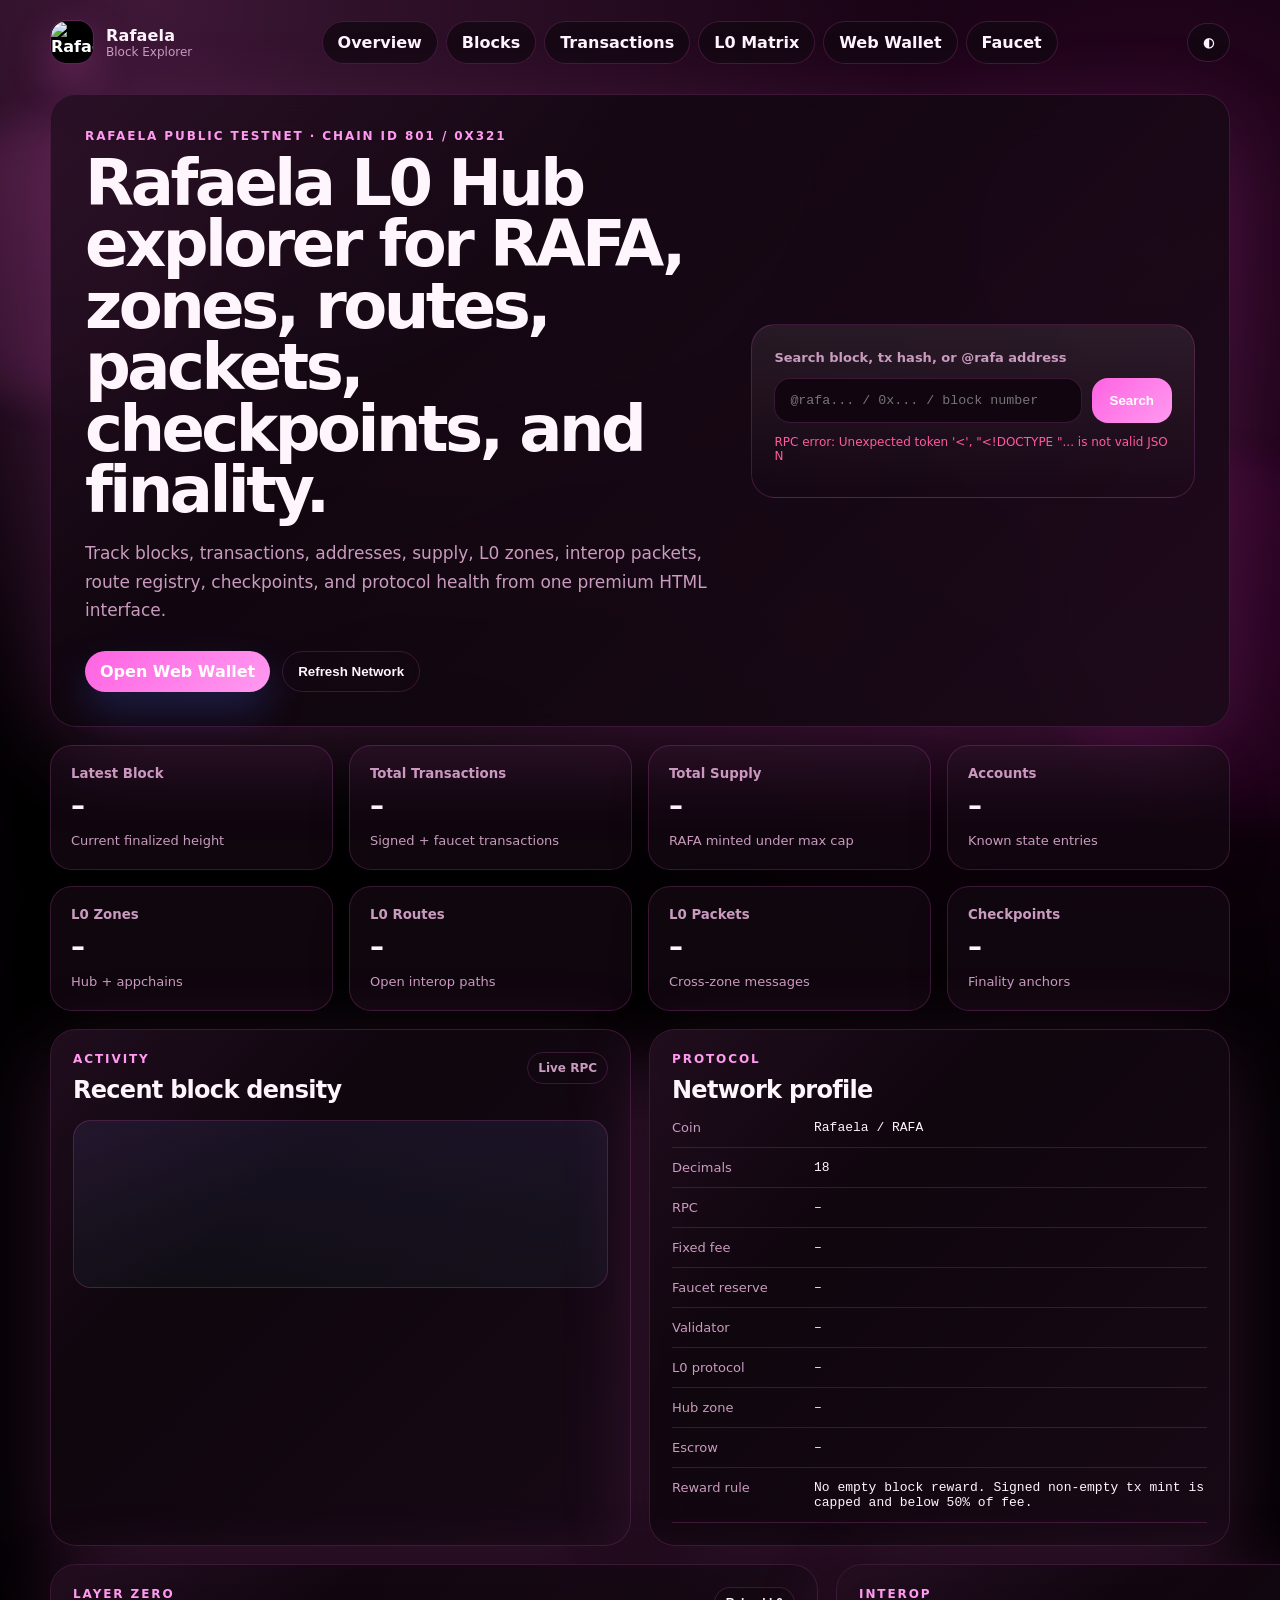
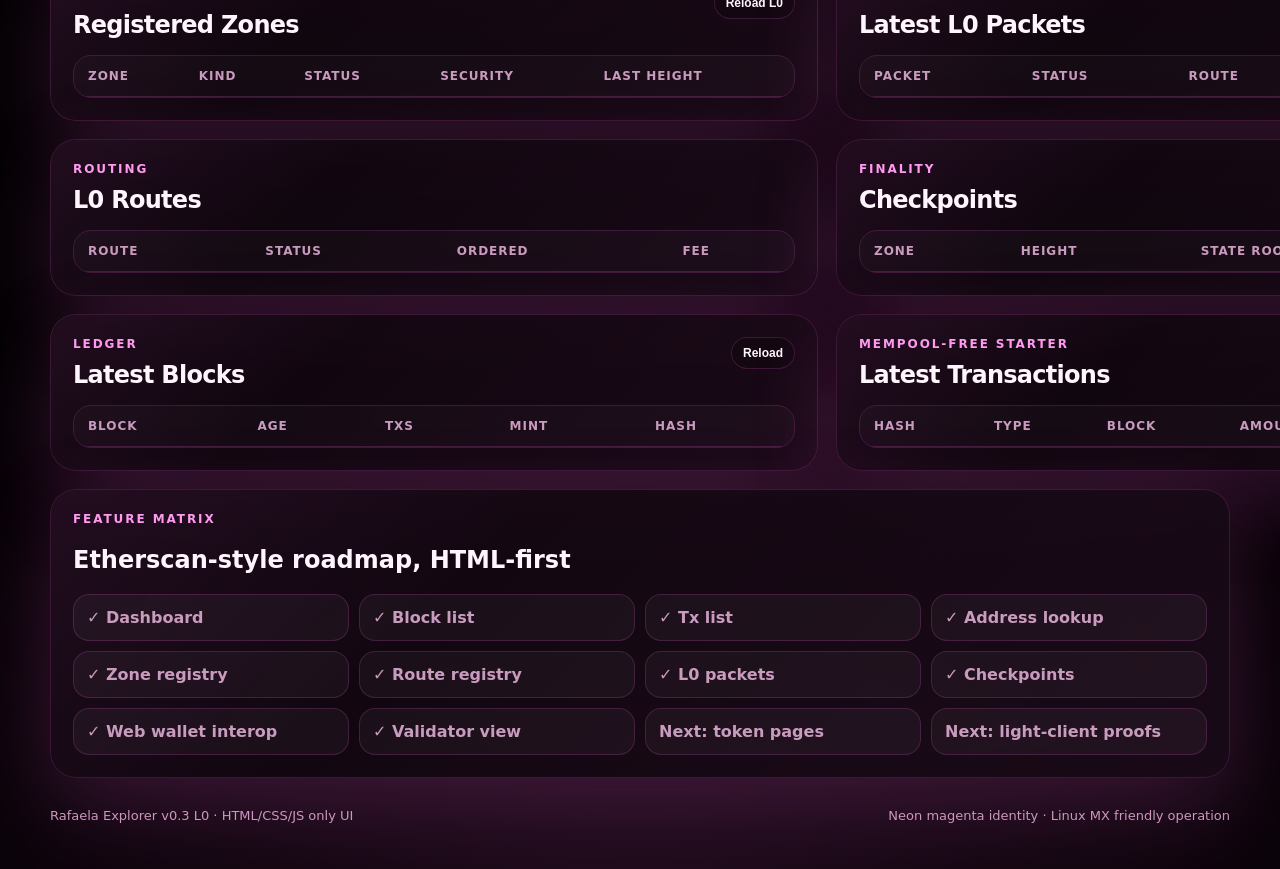
==== ex/index.html @ 1814a821 "Add files via upload" ====
<!doctype html>
<html lang="en" data-theme="dark">
<head>
  <meta charset="utf-8">
  <meta name="viewport" content="width=device-width, initial-scale=1">
  <meta name="color-scheme" content="dark light">
  <meta name="referrer" content="no-referrer">
  <title>Rafaela Explorer</title>
  <link rel="stylesheet" href="./style.css">
</head>
<body>
  <div class="orb orb-a"></div>
  <div class="orb orb-b"></div>
  <header class="shell nav">
    <a class="brand" href="./" aria-label="Rafaela Explorer Home">
      <span class="mark logo-mark"><img src="../assets/rafaela-logo.png" alt="Rafaela"></span>
      <span><strong>Rafaela</strong><small>Block Explorer</small></span>
    </a>
    <nav class="navlinks" aria-label="Primary navigation">
      <a href="#overview">Overview</a>
      <a href="#blocks">Blocks</a>
      <a href="#transactions">Transactions</a>
      <a href="#l0">L0 Matrix</a>
      <a href="../wallet/">Web Wallet</a>
      <a href="../faucet/">Faucet</a>
    </nav>
    <button id="themeToggle" class="ghost" type="button" aria-label="Toggle theme">◐</button>
  </header>

  <main class="shell">
    <section class="hero panel" id="overview">
      <div class="hero-copy">
        <p class="eyebrow">Rafaela Public Testnet · Chain ID 801 / 0x321</p>
        <h1>Rafaela L0 Hub explorer for RAFA, zones, routes, packets, checkpoints, and finality.</h1>
        <p class="lead">Track blocks, transactions, addresses, supply, L0 zones, interop packets, route registry, checkpoints, and protocol health from one premium HTML interface.</p>
        <div class="hero-actions">
          <a class="primary" href="../wallet/">Open Web Wallet</a>
          <button id="refreshAll" class="secondary" type="button">Refresh Network</button>
        </div>
      </div>
      <form id="searchForm" class="search-card" autocomplete="off">
        <label for="searchInput">Search block, tx hash, or @rafa address</label>
        <div class="search-line">
          <input id="searchInput" placeholder="@rafa... / 0x... / block number" spellcheck="false">
          <button type="submit">Search</button>
        </div>
        <p id="status" class="status">RPC target: auto</p>
      </form>
    </section>

    <section class="grid cards" aria-label="Network statistics">
      <article class="card"><small>Latest Block</small><strong id="statHeight">–</strong><span>Current finalized height</span></article>
      <article class="card"><small>Total Transactions</small><strong id="statTx">–</strong><span>Signed + faucet transactions</span></article>
      <article class="card"><small>Total Supply</small><strong id="statSupply">–</strong><span>RAFA minted under max cap</span></article>
      <article class="card"><small>Accounts</small><strong id="statAccounts">–</strong><span>Known state entries</span></article>
      <article class="card"><small>L0 Zones</small><strong id="statZones">–</strong><span>Hub + appchains</span></article>
      <article class="card"><small>L0 Routes</small><strong id="statRoutes">–</strong><span>Open interop paths</span></article>
      <article class="card"><small>L0 Packets</small><strong id="statPackets">–</strong><span>Cross-zone messages</span></article>
      <article class="card"><small>Checkpoints</small><strong id="statCheckpoints">–</strong><span>Finality anchors</span></article>
    </section>

    <section class="layout-two">
      <article class="panel chart-panel">
        <div class="section-head">
          <div><p class="eyebrow">Activity</p><h2>Recent block density</h2></div>
          <span id="chartNote" class="pill">Live RPC</span>
        </div>
        <canvas id="blockChart" width="900" height="280" aria-label="Recent block transaction count chart"></canvas>
      </article>
      <article class="panel chain-card">
        <div class="section-head"><div><p class="eyebrow">Protocol</p><h2>Network profile</h2></div></div>
        <dl class="facts">
          <div><dt>Coin</dt><dd>Rafaela / RAFA</dd></div>
          <div><dt>Decimals</dt><dd>18</dd></div>
          <div><dt>RPC</dt><dd id="rpcLabel">–</dd></div>
          <div><dt>Fixed fee</dt><dd id="fixedFee">–</dd></div>
          <div><dt>Faucet reserve</dt><dd id="faucetBalance">–</dd></div>
          <div><dt>Validator</dt><dd id="validatorAddr">–</dd></div>
          <div><dt>L0 protocol</dt><dd id="l0Protocol">–</dd></div>
          <div><dt>Hub zone</dt><dd id="l0Hub">–</dd></div>
          <div><dt>Escrow</dt><dd id="l0Escrow">–</dd></div>
          <div><dt>Reward rule</dt><dd>No empty block reward. Signed non-empty tx mint is capped and below 50% of fee.</dd></div>
        </dl>
      </article>
    </section>

    <section class="layout-two" id="l0">
      <article class="panel table-panel">
        <div class="section-head">
          <div><p class="eyebrow">Layer Zero</p><h2>Registered Zones</h2></div>
          <button class="ghost small" id="reloadL0" type="button">Reload L0</button>
        </div>
        <div class="table-wrap"><table><thead><tr><th>Zone</th><th>Kind</th><th>Status</th><th>Security</th><th>Last Height</th></tr></thead><tbody id="zonesBody"></tbody></table></div>
      </article>
      <article class="panel table-panel">
        <div class="section-head">
          <div><p class="eyebrow">Interop</p><h2>Latest L0 Packets</h2></div>
          <span class="pill">Signed packets</span>
        </div>
        <div class="table-wrap"><table><thead><tr><th>Packet</th><th>Status</th><th>Route</th><th>Amount</th><th>Tx</th></tr></thead><tbody id="packetsBody"></tbody></table></div>
      </article>
    </section>

    <section class="layout-two">
      <article class="panel table-panel">
        <div class="section-head"><div><p class="eyebrow">Routing</p><h2>L0 Routes</h2></div></div>
        <div class="table-wrap"><table><thead><tr><th>Route</th><th>Status</th><th>Ordered</th><th>Fee</th></tr></thead><tbody id="routesBody"></tbody></table></div>
      </article>
      <article class="panel table-panel">
        <div class="section-head"><div><p class="eyebrow">Finality</p><h2>Checkpoints</h2></div></div>
        <div class="table-wrap"><table><thead><tr><th>Zone</th><th>Height</th><th>State Root</th><th>Time</th></tr></thead><tbody id="checkpointsBody"></tbody></table></div>
      </article>
    </section>

    <section class="layout-two" id="blocks">
      <article class="panel table-panel">
        <div class="section-head">
          <div><p class="eyebrow">Ledger</p><h2>Latest Blocks</h2></div>
          <button class="ghost small" id="reloadBlocks" type="button">Reload</button>
        </div>
        <div class="table-wrap"><table><thead><tr><th>Block</th><th>Age</th><th>Txs</th><th>Mint</th><th>Hash</th></tr></thead><tbody id="blocksBody"></tbody></table></div>
      </article>
      <article class="panel table-panel" id="transactions">
        <div class="section-head">
          <div><p class="eyebrow">Mempool-free starter</p><h2>Latest Transactions</h2></div>
          <button class="ghost small" id="reloadTxs" type="button">Reload</button>
        </div>
        <div class="table-wrap"><table><thead><tr><th>Hash</th><th>Type</th><th>Block</th><th>Amount</th><th>From → To</th></tr></thead><tbody id="txBody"></tbody></table></div>
      </article>
    </section>

    <section class="panel detail-panel" id="detailPanel" hidden>
      <div class="section-head">
        <div><p class="eyebrow">Inspector</p><h2 id="detailTitle">Result</h2></div>
        <button class="ghost small" id="closeDetail" type="button">Close</button>
      </div>
      <pre id="detailBox"></pre>
    </section>

    <section class="panel roadmap">
      <p class="eyebrow">Feature matrix</p>
      <h2>Etherscan-style roadmap, HTML-first</h2>
      <div class="feature-grid">
        <span>✓ Dashboard</span><span>✓ Block list</span><span>✓ Tx list</span><span>✓ Address lookup</span>
        <span>✓ Zone registry</span><span>✓ Route registry</span><span>✓ L0 packets</span><span>✓ Checkpoints</span>
        <span>✓ Web wallet interop</span><span>✓ Validator view</span><span>Next: token pages</span><span>Next: light-client proofs</span>
      </div>
    </section>
  </main>

  <footer class="shell footer">
    <span>Rafaela Explorer v0.3 L0 · HTML/CSS/JS only UI</span>
    <span>Neon magenta identity · Linux MX friendly operation</span>
  </footer>
  <script src="./app.js"></script>
</body>
</html>
---- ex/style.css ----
:root{--bg:#fff7fd;--panel:rgba(255,255,255,.86);--panel-strong:#fff;--text:#1b0d18;--muted:#7a6074;--line:rgba(70,10,56,.13);--brand:#ff63e2;--brand2:#b41894;--danger:#d9367e;--shadow:0 24px 70px rgba(255,99,226,.16);--radius:26px;--mono:"SFMono-Regular","Cascadia Code","Roboto Mono",monospace;--font:Inter,ui-sans-serif,system-ui,-apple-system,BlinkMacSystemFont,"Segoe UI",sans-serif}html[data-theme=dark]{--bg:#020002;--panel:rgba(19,8,18,.82);--panel-strong:#11050f;--text:#fff5fd;--muted:#c99bbe;--line:rgba(255,99,226,.18);--brand:#ff63e2;--brand2:#ff9af0;--danger:#ff5b9c;--shadow:0 26px 90px rgba(255,99,226,.18)}*{box-sizing:border-box}body{margin:0;background:radial-gradient(circle at 12% 0%,rgba(255,99,226,.24),transparent 28%),radial-gradient(circle at 90% 10%,rgba(180,24,148,.22),transparent 34%),radial-gradient(circle at 50% 105%,rgba(255,99,226,.12),transparent 34%),var(--bg);color:var(--text);font-family:var(--font);min-height:100vh;overflow-x:hidden}a{color:inherit;text-decoration:none}.shell{width:min(1180px,calc(100% - 32px));margin-inline:auto}.orb{position:fixed;z-index:-1;border-radius:999px;filter:blur(20px);opacity:.48}.orb-a{width:280px;height:280px;left:-90px;top:120px;background:rgba(255,99,226,.24)}.orb-b{width:360px;height:360px;right:-130px;bottom:80px;background:rgba(180,24,148,.20)}.nav{display:flex;align-items:center;justify-content:space-between;gap:18px;padding:20px 0}.brand{display:flex;align-items:center;gap:12px}.brand strong{display:block;letter-spacing:.02em}.brand small{display:block;color:var(--muted);font-size:12px}.mark{display:grid;place-items:center;width:44px;height:44px;border-radius:16px;background:#000;color:white;font-weight:900;box-shadow:0 18px 44px rgba(255,99,226,.28);overflow:hidden;border:1px solid rgba(255,99,226,.36)}.navlinks{display:flex;gap:8px;align-items:center}.navlinks a,.ghost,.primary,.secondary{border:1px solid var(--line);background:var(--panel);color:var(--text);border-radius:999px;padding:11px 15px;font-weight:700;cursor:pointer;backdrop-filter:blur(18px)}.navlinks a:hover,.ghost:hover,.secondary:hover{border-color:rgba(125,140,255,.5)}.primary{background:linear-gradient(135deg,var(--brand),var(--brand2));color:white;border:0;box-shadow:0 18px 38px rgba(80,104,255,.24)}.secondary{background:transparent}.small{padding:8px 11px;font-size:12px}.panel{background:var(--panel);border:1px solid var(--line);box-shadow:var(--shadow);border-radius:var(--radius);backdrop-filter:blur(22px)}.hero{display:grid;grid-template-columns:1.18fr .82fr;gap:28px;align-items:center;padding:34px;margin-top:10px}.eyebrow{margin:0 0 10px;color:var(--brand2);font-size:12px;font-weight:900;text-transform:uppercase;letter-spacing:.16em}.hero h1{font-size:clamp(34px,6vw,64px);line-height:.96;margin:0;letter-spacing:-.055em}.lead{font-size:17px;line-height:1.7;color:var(--muted);max-width:680px}.hero-actions{display:flex;gap:12px;flex-wrap:wrap;margin-top:26px}.search-card{border:1px solid var(--line);border-radius:24px;padding:22px;background:linear-gradient(180deg,rgba(255,255,255,.08),transparent)}.search-card label{font-size:13px;color:var(--muted);font-weight:800}.search-line{display:flex;gap:10px;margin-top:12px}.search-line input{min-width:0;flex:1;background:var(--panel-strong);border:1px solid var(--line);border-radius:16px;padding:14px 15px;color:var(--text);font-family:var(--mono);outline:0}.search-line button{border:0;border-radius:16px;padding:0 18px;background:linear-gradient(135deg,var(--brand),var(--brand2));color:white;font-weight:900}.status{font-size:12px;color:var(--muted);word-break:break-all}.grid{display:grid;gap:16px}.cards{grid-template-columns:repeat(4,1fr);margin:18px 0}.card{padding:20px;border-radius:22px;background:var(--panel);border:1px solid var(--line);box-shadow:0 18px 50px rgba(0,0,0,.08)}.card small{display:block;color:var(--muted);font-weight:800}.card strong{display:block;font-size:28px;margin:8px 0;letter-spacing:-.04em}.card span{color:var(--muted);font-size:13px}.layout-two{display:grid;grid-template-columns:1fr 1fr;gap:18px;margin:18px 0}.chart-panel,.chain-card,.table-panel,.detail-panel,.roadmap{padding:22px}.section-head{display:flex;justify-content:space-between;align-items:flex-start;gap:16px;margin-bottom:16px}.section-head h2{margin:0;font-size:24px;letter-spacing:-.03em}.pill{border:1px solid var(--line);border-radius:999px;padding:8px 10px;color:var(--muted);font-size:12px;font-weight:800}canvas{width:100%;height:auto;border-radius:18px;background:linear-gradient(180deg,rgba(125,140,255,.09),rgba(55,223,199,.04));border:1px solid var(--line)}.facts{display:grid;gap:12px;margin:0}.facts div{display:grid;grid-template-columns:130px 1fr;gap:12px;border-bottom:1px solid var(--line);padding-bottom:12px}.facts dt{color:var(--muted);font-size:13px}.facts dd{margin:0;font-family:var(--mono);font-size:13px;word-break:break-all}.table-wrap{overflow:auto;border:1px solid var(--line);border-radius:18px}table{border-collapse:collapse;width:100%;min-width:720px;background:rgba(255,255,255,.02)}th,td{text-align:left;border-bottom:1px solid var(--line);padding:13px 14px;font-size:13px}th{color:var(--muted);font-size:12px;text-transform:uppercase;letter-spacing:.08em}td{font-family:var(--mono)}tbody tr:hover{background:rgba(125,140,255,.07)}.hash{max-width:170px;overflow:hidden;text-overflow:ellipsis;white-space:nowrap}.clickable{cursor:pointer;color:var(--brand);font-weight:900}.detail-panel pre{margin:0;max-height:520px;overflow:auto;background:var(--panel-strong);border:1px solid var(--line);border-radius:18px;padding:16px;font-family:var(--mono);font-size:12px;line-height:1.65;white-space:pre-wrap;word-break:break-word}.feature-grid{display:grid;grid-template-columns:repeat(4,1fr);gap:10px}.feature-grid span{border:1px solid var(--line);border-radius:16px;padding:13px;background:rgba(255,255,255,.04);font-weight:800;color:var(--muted)}.footer{display:flex;justify-content:space-between;gap:16px;color:var(--muted);padding:30px 0 46px;font-size:13px}@media(max-width:920px){.nav{align-items:flex-start}.navlinks{display:none}.hero,.layout-two{grid-template-columns:1fr}.cards{grid-template-columns:repeat(2,1fr)}.hero{padding:24px}.search-line{flex-direction:column}.search-line button{padding:14px}.feature-grid{grid-template-columns:repeat(2,1fr)}}@media(max-width:560px){.shell{width:min(100% - 20px,1180px)}.cards{grid-template-columns:1fr}.facts div{grid-template-columns:1fr}.hero h1{font-size:36px}.footer{flex-direction:column}.panel,.hero{border-radius:20px}.chart-panel,.chain-card,.table-panel,.detail-panel,.roadmap{padding:16px}}

.logo-mark img{width:100%;height:100%;object-fit:cover;border-radius:inherit}.clickable{color:var(--brand)!important}.brand strong{letter-spacing:.01em}.panel{position:relative}.panel:before{content:"";position:absolute;inset:0;border-radius:inherit;pointer-events:none;background:linear-gradient(135deg,rgba(255,99,226,.10),transparent 34%,rgba(255,99,226,.05));opacity:.7}.panel>*{position:relative}.cards{grid-template-columns:repeat(4,1fr)}@media(max-width:920px){.cards{grid-template-columns:repeat(2,1fr)}}@media(max-width:560px){.cards{grid-template-columns:1fr}}
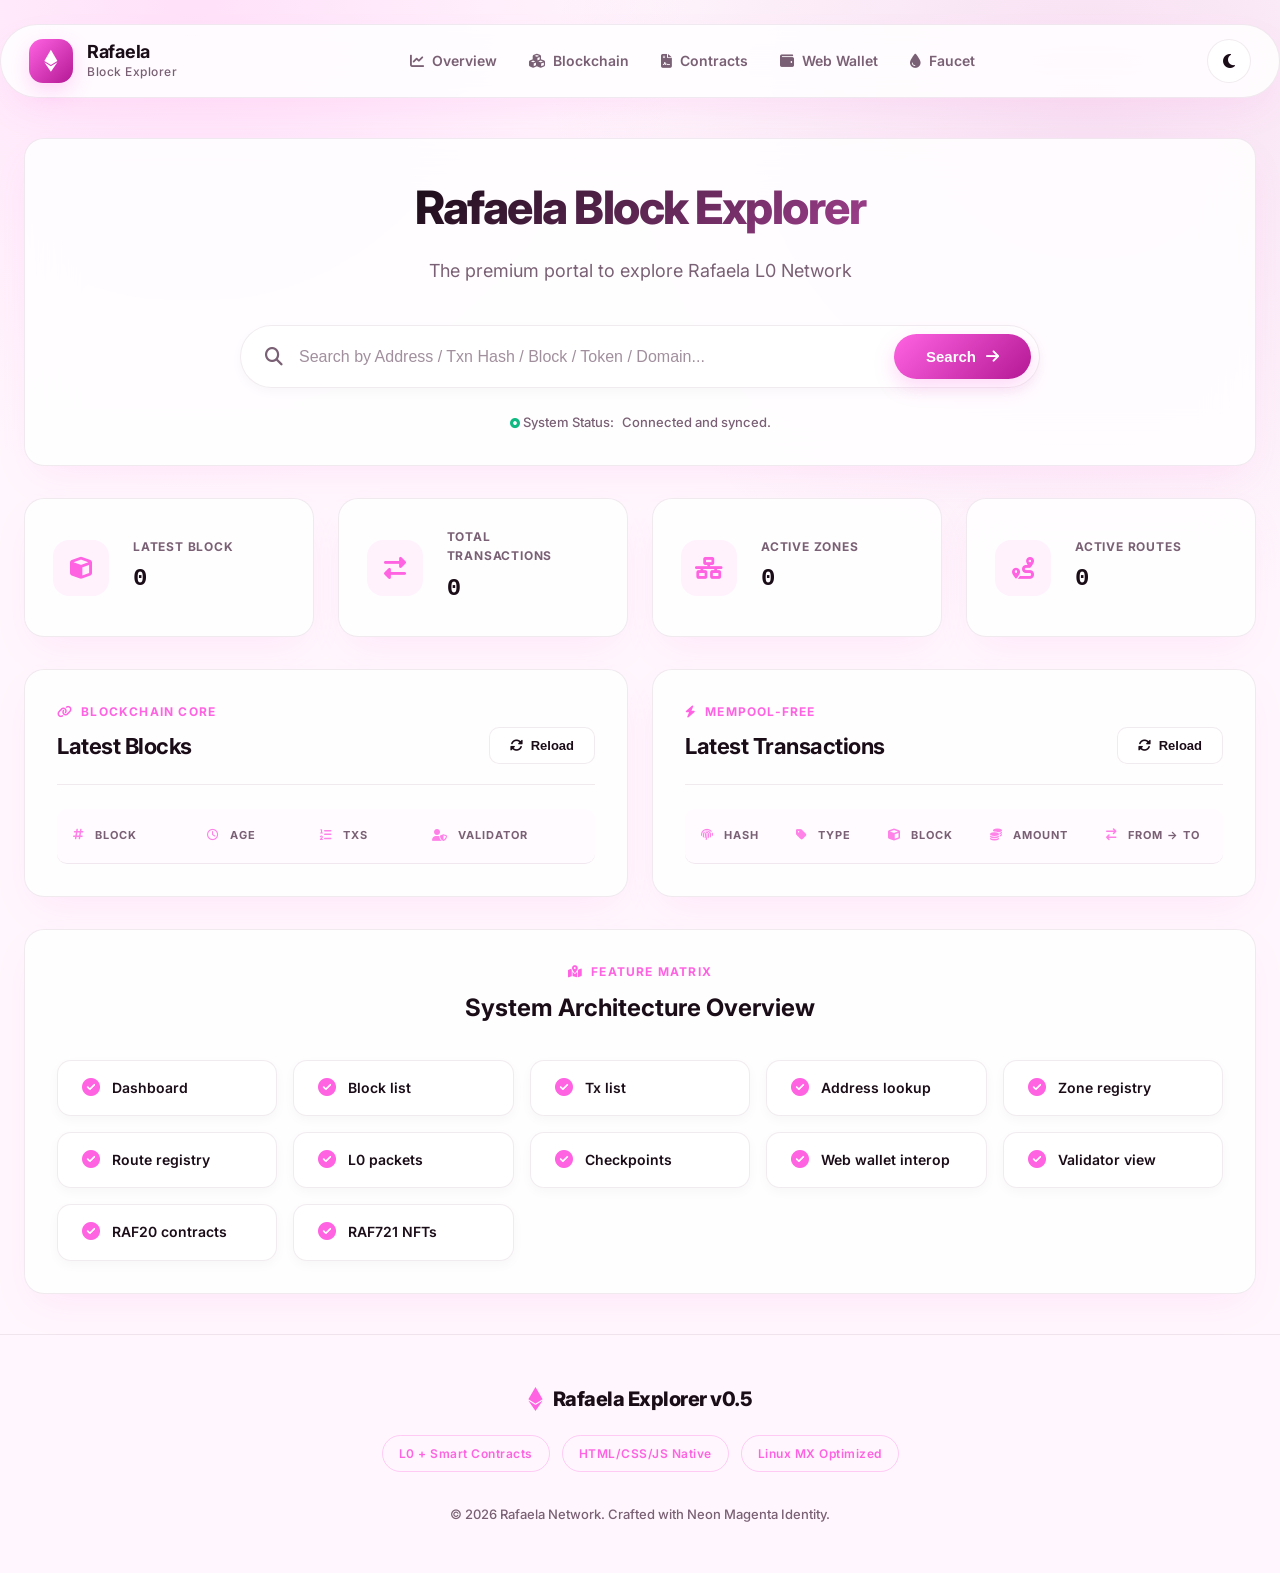
==== commit b8b07b68: "Rename gemini-index.html to index.html" ====
--- a/ex/index.html
+++ b/ex/index.html
@@ -1,157 +1,207 @@
 <!doctype html>
-<html lang="en" data-theme="dark">
+<html lang="en" data-theme="light">
 <head>
   <meta charset="utf-8">
   <meta name="viewport" content="width=device-width, initial-scale=1">
   <meta name="color-scheme" content="dark light">
   <meta name="referrer" content="no-referrer">
-  <title>Rafaela Explorer</title>
+  <title>Rafaela Explorer | Premium</title>
+  
+  <link rel="stylesheet" href="https://cdnjs.cloudflare.com/ajax/libs/font-awesome/6.4.0/css/all.min.css">
+  
+  <link rel="preconnect" href="https://fonts.googleapis.com">
+  <link rel="preconnect" href="https://fonts.gstatic.com" crossorigin>
+  <link href="https://fonts.googleapis.com/css2?family=Inter:wght@400;500;600;700;800&display=swap" rel="stylesheet">
+  
   <link rel="stylesheet" href="./style.css">
 </head>
 <body>
-  <div class="orb orb-a"></div>
-  <div class="orb orb-b"></div>
-  <header class="shell nav">
+  
+  <header class="shell nav glass-panel">
     <a class="brand" href="./" aria-label="Rafaela Explorer Home">
-      <span class="mark logo-mark"><img src="../assets/rafaela-logo.png" alt="Rafaela"></span>
-      <span><strong>Rafaela</strong><small>Block Explorer</small></span>
+      <span class="mark logo-mark"><i class="fa-brands fa-ethereum"></i></span>
+      <span>
+        <strong>Rafaela</strong>
+        <small>Block Explorer</small>
+      </span>
     </a>
     <nav class="navlinks" aria-label="Primary navigation">
-      <a href="#overview">Overview</a>
-      <a href="#blocks">Blocks</a>
-      <a href="#transactions">Transactions</a>
-      <a href="#l0">L0 Matrix</a>
-      <a href="../wallet/">Web Wallet</a>
-      <a href="../faucet/">Faucet</a>
+      <a href="#overview"><i class="fa-solid fa-chart-line"></i> Overview</a>
+      <a href="#dashboard-grid"><i class="fa-solid fa-cubes"></i> Blockchain</a>
+      <a href="#contracts"><i class="fa-solid fa-file-contract"></i> Contracts</a>
+      <a href="../wallet/"><i class="fa-solid fa-wallet"></i> Web Wallet</a>
+      <a href="../faucet/"><i class="fa-solid fa-droplet"></i> Faucet</a>
     </nav>
-    <button id="themeToggle" class="ghost" type="button" aria-label="Toggle theme">◐</button>
+    <button id="themeToggle" class="btn-icon" type="button" aria-label="Toggle theme">
+      <i class="fa-solid fa-moon"></i>
+    </button>
   </header>
 
   <main class="shell">
-    <section class="hero panel" id="overview">
-      <div class="hero-copy">
-        <p class="eyebrow">Rafaela Public Testnet · Chain ID 801 / 0x321</p>
-        <h1>Rafaela L0 Hub explorer for RAFA, zones, routes, packets, checkpoints, and finality.</h1>
-        <p class="lead">Track blocks, transactions, addresses, supply, L0 zones, interop packets, route registry, checkpoints, and protocol health from one premium HTML interface.</p>
-        <div class="hero-actions">
-          <a class="primary" href="../wallet/">Open Web Wallet</a>
-          <button id="refreshAll" class="secondary" type="button">Refresh Network</button>
-        </div>
-      </div>
-      <form id="searchForm" class="search-card" autocomplete="off">
-        <label for="searchInput">Search block, tx hash, or @rafa address</label>
+    
+    <section class="hero panel glass-panel" id="overview">
+      <div class="hero-header">
+        <h1>Rafaela Block Explorer</h1>
+        <p>The premium portal to explore Rafaela L0 Network</p>
+      </div>
+      
+      <div class="search-card">
         <div class="search-line">
-          <input id="searchInput" placeholder="@rafa... / 0x... / block number" spellcheck="false">
-          <button type="submit">Search</button>
-        </div>
-        <p id="status" class="status">RPC target: auto</p>
-      </form>
+          <div class="search-input-wrapper">
+            <i class="fa-solid fa-magnifying-glass search-icon"></i>
+            <input id="searchVal" type="text" placeholder="Search by Address / Txn Hash / Block / Token / Domain...">
+          </div>
+          <button class="primary" id="btnSearch" type="button">
+            Search <i class="fa-solid fa-arrow-right"></i>
+          </button>
+        </div>
+        <div class="status-wrap">
+          <span class="status-indicator"><i class="fa-solid fa-circle-dot blink"></i> System Status:</span>
+          <span id="status">Connected and synced.</span>
+        </div>
+      </div>
     </section>
 
-    <section class="grid cards" aria-label="Network statistics">
-      <article class="card"><small>Latest Block</small><strong id="statHeight">–</strong><span>Current finalized height</span></article>
-      <article class="card"><small>Total Transactions</small><strong id="statTx">–</strong><span>Signed + faucet transactions</span></article>
-      <article class="card"><small>Total Supply</small><strong id="statSupply">–</strong><span>RAFA minted under max cap</span></article>
-      <article class="card"><small>Accounts</small><strong id="statAccounts">–</strong><span>Known state entries</span></article>
-      <article class="card"><small>L0 Zones</small><strong id="statZones">–</strong><span>Hub + appchains</span></article>
-      <article class="card"><small>L0 Routes</small><strong id="statRoutes">–</strong><span>Open interop paths</span></article>
-      <article class="card"><small>L0 Packets</small><strong id="statPackets">–</strong><span>Cross-zone messages</span></article>
-      <article class="card"><small>Checkpoints</small><strong id="statCheckpoints">–</strong><span>Finality anchors</span></article>
+    <div class="stats-row">
+      <div class="metric glass-panel">
+        <div class="metric-icon"><i class="fa-solid fa-cube"></i></div>
+        <div class="metric-info">
+          <span class="label">Latest Block</span>
+          <span class="value" id="latestBlock">0</span>
+        </div>
+      </div>
+      <div class="metric glass-panel">
+        <div class="metric-icon"><i class="fa-solid fa-right-left"></i></div>
+        <div class="metric-info">
+          <span class="label">Total Transactions</span>
+          <span class="value" id="totalTxs">0</span>
+        </div>
+      </div>
+      <div class="metric glass-panel">
+        <div class="metric-icon"><i class="fa-solid fa-network-wired"></i></div>
+        <div class="metric-info">
+          <span class="label">Active Zones</span>
+          <span class="value" id="activeZones">0</span>
+        </div>
+      </div>
+      <div class="metric glass-panel">
+        <div class="metric-icon"><i class="fa-solid fa-route"></i></div>
+        <div class="metric-info">
+          <span class="label">Active Routes</span>
+          <span class="value" id="activeRoutes">0</span>
+        </div>
+      </div>
+    </div>
+
+    <div class="dashboard-grid" id="dashboard-grid">
+      
+      <section class="panel glass-panel" id="blocks">
+        <div class="section-head">
+          <div>
+            <p class="eyebrow"><i class="fa-solid fa-link"></i> Blockchain Core</p>
+            <h2>Latest Blocks</h2>
+          </div>
+          <button class="ghost" id="reloadBlocks" type="button">
+            <i class="fa-solid fa-rotate"></i> Reload
+          </button>
+        </div>
+        <div class="table-wrap custom-scrollbar">
+          <table>
+            <thead>
+              <tr>
+                <th><i class="fa-solid fa-hashtag"></i> Block</th>
+                <th><i class="fa-regular fa-clock"></i> Age</th>
+                <th><i class="fa-solid fa-list-ol"></i> Txs</th>
+                <th><i class="fa-solid fa-user-shield"></i> Validator</th>
+              </tr>
+            </thead>
+            <tbody id="blockBody">
+              </tbody>
+          </table>
+        </div>
+      </section>
+
+      <section class="panel glass-panel" id="transactions">
+        <div class="section-head">
+          <div>
+            <p class="eyebrow"><i class="fa-solid fa-bolt"></i> Mempool-free</p>
+            <h2>Latest Transactions</h2>
+          </div>
+          <button class="ghost" id="reloadTxs" type="button">
+            <i class="fa-solid fa-rotate"></i> Reload
+          </button>
+        </div>
+        <div class="table-wrap custom-scrollbar">
+          <table>
+            <thead>
+              <tr>
+                <th><i class="fa-solid fa-fingerprint"></i> Hash</th>
+                <th><i class="fa-solid fa-tag"></i> Type</th>
+                <th><i class="fa-solid fa-cube"></i> Block</th>
+                <th><i class="fa-solid fa-coins"></i> Amount</th>
+                <th><i class="fa-solid fa-arrow-right-arrow-left"></i> From &rarr; To</th>
+              </tr>
+            </thead>
+            <tbody id="txBody">
+              </tbody>
+          </table>
+        </div>
+      </section>
+
+    </div>
+
+    <section class="panel detail-panel glass-panel" id="detailPanel" hidden>
+      <div class="section-head">
+        <div>
+          <p class="eyebrow"><i class="fa-solid fa-magnifying-glass-chart"></i> Inspector</p>
+          <h2 id="detailTitle">Result Details</h2>
+        </div>
+        <button class="ghost danger" id="closeDetail" type="button">
+          <i class="fa-solid fa-xmark"></i> Close
+        </button>
+      </div>
+      <pre id="detailBox" class="custom-scrollbar"></pre>
     </section>
 
-    <section class="layout-two">
-      <article class="panel chart-panel">
-        <div class="section-head">
-          <div><p class="eyebrow">Activity</p><h2>Recent block density</h2></div>
-          <span id="chartNote" class="pill">Live RPC</span>
-        </div>
-        <canvas id="blockChart" width="900" height="280" aria-label="Recent block transaction count chart"></canvas>
-      </article>
-      <article class="panel chain-card">
-        <div class="section-head"><div><p class="eyebrow">Protocol</p><h2>Network profile</h2></div></div>
-        <dl class="facts">
-          <div><dt>Coin</dt><dd>Rafaela / RAFA</dd></div>
-          <div><dt>Decimals</dt><dd>18</dd></div>
-          <div><dt>RPC</dt><dd id="rpcLabel">–</dd></div>
-          <div><dt>Fixed fee</dt><dd id="fixedFee">–</dd></div>
-          <div><dt>Faucet reserve</dt><dd id="faucetBalance">–</dd></div>
-          <div><dt>Validator</dt><dd id="validatorAddr">–</dd></div>
-          <div><dt>L0 protocol</dt><dd id="l0Protocol">–</dd></div>
-          <div><dt>Hub zone</dt><dd id="l0Hub">–</dd></div>
-          <div><dt>Escrow</dt><dd id="l0Escrow">–</dd></div>
-          <div><dt>Reward rule</dt><dd>No empty block reward. Signed non-empty tx mint is capped and below 50% of fee.</dd></div>
-        </dl>
-      </article>
+    <section class="panel roadmap glass-panel">
+      <div class="roadmap-header">
+        <p class="eyebrow"><i class="fa-solid fa-map-location-dot"></i> Feature Matrix</p>
+        <h2>System Architecture Overview</h2>
+      </div>
+      <div class="feature-grid">
+        <span><i class="fa-solid fa-circle-check"></i> Dashboard</span>
+        <span><i class="fa-solid fa-circle-check"></i> Block list</span>
+        <span><i class="fa-solid fa-circle-check"></i> Tx list</span>
+        <span><i class="fa-solid fa-circle-check"></i> Address lookup</span>
+        <span><i class="fa-solid fa-circle-check"></i> Zone registry</span>
+        <span><i class="fa-solid fa-circle-check"></i> Route registry</span>
+        <span><i class="fa-solid fa-circle-check"></i> L0 packets</span>
+        <span><i class="fa-solid fa-circle-check"></i> Checkpoints</span>
+        <span><i class="fa-solid fa-circle-check"></i> Web wallet interop</span>
+        <span><i class="fa-solid fa-circle-check"></i> Validator view</span>
+        <span><i class="fa-solid fa-circle-check"></i> RAF20 contracts</span>
+        <span><i class="fa-solid fa-circle-check"></i> RAF721 NFTs</span>
+      </div>
     </section>
 
-    <section class="layout-two" id="l0">
-      <article class="panel table-panel">
-        <div class="section-head">
-          <div><p class="eyebrow">Layer Zero</p><h2>Registered Zones</h2></div>
-          <button class="ghost small" id="reloadL0" type="button">Reload L0</button>
-        </div>
-        <div class="table-wrap"><table><thead><tr><th>Zone</th><th>Kind</th><th>Status</th><th>Security</th><th>Last Height</th></tr></thead><tbody id="zonesBody"></tbody></table></div>
-      </article>
-      <article class="panel table-panel">
-        <div class="section-head">
-          <div><p class="eyebrow">Interop</p><h2>Latest L0 Packets</h2></div>
-          <span class="pill">Signed packets</span>
-        </div>
-        <div class="table-wrap"><table><thead><tr><th>Packet</th><th>Status</th><th>Route</th><th>Amount</th><th>Tx</th></tr></thead><tbody id="packetsBody"></tbody></table></div>
-      </article>
-    </section>
-
-    <section class="layout-two">
-      <article class="panel table-panel">
-        <div class="section-head"><div><p class="eyebrow">Routing</p><h2>L0 Routes</h2></div></div>
-        <div class="table-wrap"><table><thead><tr><th>Route</th><th>Status</th><th>Ordered</th><th>Fee</th></tr></thead><tbody id="routesBody"></tbody></table></div>
-      </article>
-      <article class="panel table-panel">
-        <div class="section-head"><div><p class="eyebrow">Finality</p><h2>Checkpoints</h2></div></div>
-        <div class="table-wrap"><table><thead><tr><th>Zone</th><th>Height</th><th>State Root</th><th>Time</th></tr></thead><tbody id="checkpointsBody"></tbody></table></div>
-      </article>
-    </section>
-
-    <section class="layout-two" id="blocks">
-      <article class="panel table-panel">
-        <div class="section-head">
-          <div><p class="eyebrow">Ledger</p><h2>Latest Blocks</h2></div>
-          <button class="ghost small" id="reloadBlocks" type="button">Reload</button>
-        </div>
-        <div class="table-wrap"><table><thead><tr><th>Block</th><th>Age</th><th>Txs</th><th>Mint</th><th>Hash</th></tr></thead><tbody id="blocksBody"></tbody></table></div>
-      </article>
-      <article class="panel table-panel" id="transactions">
-        <div class="section-head">
-          <div><p class="eyebrow">Mempool-free starter</p><h2>Latest Transactions</h2></div>
-          <button class="ghost small" id="reloadTxs" type="button">Reload</button>
-        </div>
-        <div class="table-wrap"><table><thead><tr><th>Hash</th><th>Type</th><th>Block</th><th>Amount</th><th>From → To</th></tr></thead><tbody id="txBody"></tbody></table></div>
-      </article>
-    </section>
-
-    <section class="panel detail-panel" id="detailPanel" hidden>
-      <div class="section-head">
-        <div><p class="eyebrow">Inspector</p><h2 id="detailTitle">Result</h2></div>
-        <button class="ghost small" id="closeDetail" type="button">Close</button>
-      </div>
-      <pre id="detailBox"></pre>
-    </section>
-
-    <section class="panel roadmap">
-      <p class="eyebrow">Feature matrix</p>
-      <h2>Etherscan-style roadmap, HTML-first</h2>
-      <div class="feature-grid">
-        <span>✓ Dashboard</span><span>✓ Block list</span><span>✓ Tx list</span><span>✓ Address lookup</span>
-        <span>✓ Zone registry</span><span>✓ Route registry</span><span>✓ L0 packets</span><span>✓ Checkpoints</span>
-        <span>✓ Web wallet interop</span><span>✓ Validator view</span><span>Next: token pages</span><span>Next: light-client proofs</span>
-      </div>
-    </section>
   </main>
 
   <footer class="shell footer">
-    <span>Rafaela Explorer v0.3 L0 · HTML/CSS/JS only UI</span>
-    <span>Neon magenta identity · Linux MX friendly operation</span>
+    <div class="footer-content">
+      <div class="footer-brand">
+        <i class="fa-brands fa-ethereum"></i> Rafaela Explorer v0.5
+      </div>
+      <div class="footer-tags">
+        <span class="tag">L0 + Smart Contracts</span>
+        <span class="tag">HTML/CSS/JS Native</span>
+        <span class="tag">Linux MX Optimized</span>
+      </div>
+    </div>
+    <div class="footer-bottom">
+      &copy; 2026 Rafaela Network. Crafted with Neon Magenta Identity.
+    </div>
   </footer>
+
   <script src="./app.js"></script>
 </body>
 </html>
--- a/ex/style.css
+++ b/ex/style.css
@@ -1,3 +1,360 @@
-:root{--bg:#fff7fd;--panel:rgba(255,255,255,.86);--panel-strong:#fff;--text:#1b0d18;--muted:#7a6074;--line:rgba(70,10,56,.13);--brand:#ff63e2;--brand2:#b41894;--danger:#d9367e;--shadow:0 24px 70px rgba(255,99,226,.16);--radius:26px;--mono:"SFMono-Regular","Cascadia Code","Roboto Mono",monospace;--font:Inter,ui-sans-serif,system-ui,-apple-system,BlinkMacSystemFont,"Segoe UI",sans-serif}html[data-theme=dark]{--bg:#020002;--panel:rgba(19,8,18,.82);--panel-strong:#11050f;--text:#fff5fd;--muted:#c99bbe;--line:rgba(255,99,226,.18);--brand:#ff63e2;--brand2:#ff9af0;--danger:#ff5b9c;--shadow:0 26px 90px rgba(255,99,226,.18)}*{box-sizing:border-box}body{margin:0;background:radial-gradient(circle at 12% 0%,rgba(255,99,226,.24),transparent 28%),radial-gradient(circle at 90% 10%,rgba(180,24,148,.22),transparent 34%),radial-gradient(circle at 50% 105%,rgba(255,99,226,.12),transparent 34%),var(--bg);color:var(--text);font-family:var(--font);min-height:100vh;overflow-x:hidden}a{color:inherit;text-decoration:none}.shell{width:min(1180px,calc(100% - 32px));margin-inline:auto}.orb{position:fixed;z-index:-1;border-radius:999px;filter:blur(20px);opacity:.48}.orb-a{width:280px;height:280px;left:-90px;top:120px;background:rgba(255,99,226,.24)}.orb-b{width:360px;height:360px;right:-130px;bottom:80px;background:rgba(180,24,148,.20)}.nav{display:flex;align-items:center;justify-content:space-between;gap:18px;padding:20px 0}.brand{display:flex;align-items:center;gap:12px}.brand strong{display:block;letter-spacing:.02em}.brand small{display:block;color:var(--muted);font-size:12px}.mark{display:grid;place-items:center;width:44px;height:44px;border-radius:16px;background:#000;color:white;font-weight:900;box-shadow:0 18px 44px rgba(255,99,226,.28);overflow:hidden;border:1px solid rgba(255,99,226,.36)}.navlinks{display:flex;gap:8px;align-items:center}.navlinks a,.ghost,.primary,.secondary{border:1px solid var(--line);background:var(--panel);color:var(--text);border-radius:999px;padding:11px 15px;font-weight:700;cursor:pointer;backdrop-filter:blur(18px)}.navlinks a:hover,.ghost:hover,.secondary:hover{border-color:rgba(125,140,255,.5)}.primary{background:linear-gradient(135deg,var(--brand),var(--brand2));color:white;border:0;box-shadow:0 18px 38px rgba(80,104,255,.24)}.secondary{background:transparent}.small{padding:8px 11px;font-size:12px}.panel{background:var(--panel);border:1px solid var(--line);box-shadow:var(--shadow);border-radius:var(--radius);backdrop-filter:blur(22px)}.hero{display:grid;grid-template-columns:1.18fr .82fr;gap:28px;align-items:center;padding:34px;margin-top:10px}.eyebrow{margin:0 0 10px;color:var(--brand2);font-size:12px;font-weight:900;text-transform:uppercase;letter-spacing:.16em}.hero h1{font-size:clamp(34px,6vw,64px);line-height:.96;margin:0;letter-spacing:-.055em}.lead{font-size:17px;line-height:1.7;color:var(--muted);max-width:680px}.hero-actions{display:flex;gap:12px;flex-wrap:wrap;margin-top:26px}.search-card{border:1px solid var(--line);border-radius:24px;padding:22px;background:linear-gradient(180deg,rgba(255,255,255,.08),transparent)}.search-card label{font-size:13px;color:var(--muted);font-weight:800}.search-line{display:flex;gap:10px;margin-top:12px}.search-line input{min-width:0;flex:1;background:var(--panel-strong);border:1px solid var(--line);border-radius:16px;padding:14px 15px;color:var(--text);font-family:var(--mono);outline:0}.search-line button{border:0;border-radius:16px;padding:0 18px;background:linear-gradient(135deg,var(--brand),var(--brand2));color:white;font-weight:900}.status{font-size:12px;color:var(--muted);word-break:break-all}.grid{display:grid;gap:16px}.cards{grid-template-columns:repeat(4,1fr);margin:18px 0}.card{padding:20px;border-radius:22px;background:var(--panel);border:1px solid var(--line);box-shadow:0 18px 50px rgba(0,0,0,.08)}.card small{display:block;color:var(--muted);font-weight:800}.card strong{display:block;font-size:28px;margin:8px 0;letter-spacing:-.04em}.card span{color:var(--muted);font-size:13px}.layout-two{display:grid;grid-template-columns:1fr 1fr;gap:18px;margin:18px 0}.chart-panel,.chain-card,.table-panel,.detail-panel,.roadmap{padding:22px}.section-head{display:flex;justify-content:space-between;align-items:flex-start;gap:16px;margin-bottom:16px}.section-head h2{margin:0;font-size:24px;letter-spacing:-.03em}.pill{border:1px solid var(--line);border-radius:999px;padding:8px 10px;color:var(--muted);font-size:12px;font-weight:800}canvas{width:100%;height:auto;border-radius:18px;background:linear-gradient(180deg,rgba(125,140,255,.09),rgba(55,223,199,.04));border:1px solid var(--line)}.facts{display:grid;gap:12px;margin:0}.facts div{display:grid;grid-template-columns:130px 1fr;gap:12px;border-bottom:1px solid var(--line);padding-bottom:12px}.facts dt{color:var(--muted);font-size:13px}.facts dd{margin:0;font-family:var(--mono);font-size:13px;word-break:break-all}.table-wrap{overflow:auto;border:1px solid var(--line);border-radius:18px}table{border-collapse:collapse;width:100%;min-width:720px;background:rgba(255,255,255,.02)}th,td{text-align:left;border-bottom:1px solid var(--line);padding:13px 14px;font-size:13px}th{color:var(--muted);font-size:12px;text-transform:uppercase;letter-spacing:.08em}td{font-family:var(--mono)}tbody tr:hover{background:rgba(125,140,255,.07)}.hash{max-width:170px;overflow:hidden;text-overflow:ellipsis;white-space:nowrap}.clickable{cursor:pointer;color:var(--brand);font-weight:900}.detail-panel pre{margin:0;max-height:520px;overflow:auto;background:var(--panel-strong);border:1px solid var(--line);border-radius:18px;padding:16px;font-family:var(--mono);font-size:12px;line-height:1.65;white-space:pre-wrap;word-break:break-word}.feature-grid{display:grid;grid-template-columns:repeat(4,1fr);gap:10px}.feature-grid span{border:1px solid var(--line);border-radius:16px;padding:13px;background:rgba(255,255,255,.04);font-weight:800;color:var(--muted)}.footer{display:flex;justify-content:space-between;gap:16px;color:var(--muted);padding:30px 0 46px;font-size:13px}@media(max-width:920px){.nav{align-items:flex-start}.navlinks{display:none}.hero,.layout-two{grid-template-columns:1fr}.cards{grid-template-columns:repeat(2,1fr)}.hero{padding:24px}.search-line{flex-direction:column}.search-line button{padding:14px}.feature-grid{grid-template-columns:repeat(2,1fr)}}@media(max-width:560px){.shell{width:min(100% - 20px,1180px)}.cards{grid-template-columns:1fr}.facts div{grid-template-columns:1fr}.hero h1{font-size:36px}.footer{flex-direction:column}.panel,.hero{border-radius:20px}.chart-panel,.chain-card,.table-panel,.detail-panel,.roadmap{padding:16px}}
-
-.logo-mark img{width:100%;height:100%;object-fit:cover;border-radius:inherit}.clickable{color:var(--brand)!important}.brand strong{letter-spacing:.01em}.panel{position:relative}.panel:before{content:"";position:absolute;inset:0;border-radius:inherit;pointer-events:none;background:linear-gradient(135deg,rgba(255,99,226,.10),transparent 34%,rgba(255,99,226,.05));opacity:.7}.panel>*{position:relative}.cards{grid-template-columns:repeat(4,1fr)}@media(max-width:920px){.cards{grid-template-columns:repeat(2,1fr)}}@media(max-width:560px){.cards{grid-template-columns:1fr}}
+/* =========================================================
+   RAFAELA EXPLORER PREMIUM UI/UX - KELAS DUNIA
+   Refined for Symmetry, Precision, and Formal Aesthetics
+========================================================= */
+
+:root {
+  --bg: #fff7fd;
+  --panel: rgba(255, 255, 255, 0.85);
+  --panel-strong: #ffffff;
+  --panel2: #ffffff;
+  --text: #1b0d18;
+  --muted: #7a6074;
+  --line: rgba(70, 10, 56, 0.08);
+  --brand: #ff63e2;
+  --brand2: #b41894;
+  --danger: #d9367e;
+  --ok: #10b981;
+  --shadow: 0 16px 40px -10px rgba(255, 99, 226, 0.12);
+  --shadow-sm: 0 4px 12px rgba(0, 0, 0, 0.03);
+  --radius: 20px;
+  --radius-sm: 12px;
+  --mono: "SFMono-Regular", "Cascadia Code", "Roboto Mono", monospace;
+  --font: "Inter", -apple-system, BlinkMacSystemFont, "Segoe UI", Roboto, Oxygen, Ubuntu, Cantarell, "Open Sans", "Helvetica Neue", sans-serif;
+  --glass-blur: blur(24px) saturate(150%);
+}
+
+html[data-theme="dark"] {
+  --bg: #050104;
+  --panel: rgba(19, 8, 18, 0.75);
+  --panel-strong: #11050f;
+  --panel2: #150813;
+  --text: #fdf5fc;
+  --muted: #a6849b;
+  --line: rgba(255, 99, 226, 0.12);
+  --brand: #ff63e2;
+  --brand2: #ff9af0;
+  --danger: #ff5b9c;
+  --ok: #34d399;
+  --shadow: 0 16px 40px -10px rgba(0, 0, 0, 0.5);
+  --shadow-sm: 0 4px 12px rgba(0, 0, 0, 0.4);
+}
+
+* {
+  box-sizing: border-box;
+  margin: 0;
+  padding: 0;
+}
+
+body {
+  background-color: var(--bg);
+  color: var(--text);
+  font-family: var(--font);
+  -webkit-font-smoothing: antialiased;
+  -moz-osx-font-smoothing: grayscale;
+  min-height: 100vh;
+  transition: background-color 0.5s ease, color 0.5s ease;
+  background-image: 
+    radial-gradient(circle at 15% 0%, rgba(255, 99, 226, 0.15), transparent 35%),
+    radial-gradient(circle at 85% 10%, rgba(180, 24, 148, 0.1), transparent 40%);
+  background-attachment: fixed;
+  line-height: 1.6;
+}
+
+.hidden { display: none !important; }
+a { text-decoration: none; color: inherit; transition: color 0.3s ease; }
+
+/* UTILITIES: PREMIUM GLASSMORPHISM */
+.glass-panel {
+  background: var(--panel);
+  backdrop-filter: var(--glass-blur);
+  -webkit-backdrop-filter: var(--glass-blur);
+  border: 1px solid var(--line);
+  border-radius: var(--radius);
+  box-shadow: var(--shadow);
+  transition: transform 0.3s ease, box-shadow 0.3s ease;
+}
+
+/* SHELL & NAVIGATION */
+.shell {
+  width: 100%;
+  max-width: 1280px;
+  margin: 0 auto;
+  padding: 0 24px;
+}
+
+.nav {
+  display: flex;
+  justify-content: space-between;
+  align-items: center;
+  padding: 14px 28px;
+  margin: 24px auto 40px;
+  border-radius: 100px;
+}
+
+.brand {
+  display: flex;
+  align-items: center;
+  gap: 14px;
+}
+
+.logo-mark {
+  width: 44px; height: 44px;
+  background: linear-gradient(135deg, var(--brand), var(--brand2));
+  color: #fff; 
+  border-radius: 14px;
+  display: flex; align-items: center; justify-content: center;
+  font-size: 22px; 
+  box-shadow: 0 8px 20px rgba(255, 99, 226, 0.25);
+}
+
+.brand span {
+  display: flex;
+  flex-direction: column;
+}
+
+.brand span strong { 
+  font-size: 18px; 
+  letter-spacing: -0.3px; 
+  font-weight: 700;
+  line-height: 1.2;
+}
+
+.brand span small { 
+  font-size: 12px; 
+  color: var(--muted); 
+  font-weight: 500;
+  letter-spacing: 0.5px;
+}
+
+.navlinks { display: flex; gap: 32px; align-items: center; }
+.navlinks a {
+  font-size: 14px; 
+  font-weight: 600; 
+  color: var(--muted);
+  display: flex; align-items: center; gap: 8px;
+}
+.navlinks a:hover { color: var(--brand); }
+
+.btn-icon {
+  background: var(--panel2); 
+  border: 1px solid var(--line); 
+  color: var(--text);
+  width: 44px; height: 44px; 
+  border-radius: 50%; 
+  cursor: pointer; 
+  transition: all 0.3s cubic-bezier(0.4, 0, 0.2, 1);
+  display: flex; align-items: center; justify-content: center;
+  font-size: 16px;
+}
+.btn-icon:hover { background: var(--line); color: var(--brand); transform: scale(1.05); }
+
+/* HERO & OVERVIEW */
+.hero {
+  padding: 64px 40px;
+  text-align: center;
+  margin-bottom: 32px;
+}
+
+.hero-header { margin-bottom: 40px; }
+.hero-header h1 {
+  font-size: 46px; 
+  font-weight: 800; 
+  letter-spacing: -1.5px; 
+  margin-bottom: 12px;
+  background: linear-gradient(135deg, var(--text) 30%, var(--brand) 100%);
+  -webkit-background-clip: text; 
+  -webkit-text-fill-color: transparent;
+}
+.hero-header p { font-size: 18px; color: var(--muted); font-weight: 400; }
+
+/* SEARCH BAR */
+.search-card { max-width: 800px; margin: 0 auto; }
+.search-line {
+  display: flex; 
+  align-items: center;
+  background: var(--panel-strong); 
+  border: 1px solid var(--line);
+  padding: 8px 8px 8px 24px; 
+  border-radius: 100px;
+  box-shadow: var(--shadow-sm); 
+  transition: all 0.3s ease;
+}
+.search-line:focus-within { 
+  border-color: var(--brand); 
+  box-shadow: 0 0 0 4px rgba(255, 99, 226, 0.1); 
+}
+.search-input-wrapper { display: flex; align-items: center; flex: 1; gap: 16px; }
+.search-icon { color: var(--muted); font-size: 18px; }
+
+input {
+  width: 100%; border: none; background: transparent; color: var(--text);
+  font-size: 16px; outline: none; padding: 12px 0; font-weight: 500;
+}
+input::placeholder { color: var(--muted); opacity: 0.7; }
+
+button.primary {
+  background: linear-gradient(135deg, var(--brand), var(--brand2));
+  color: #fff; border: none; padding: 14px 32px; border-radius: 100px;
+  font-size: 15px; font-weight: 600; cursor: pointer; 
+  transition: all 0.3s cubic-bezier(0.4, 0, 0.2, 1);
+  display: flex; align-items: center; gap: 10px; 
+  box-shadow: 0 8px 20px rgba(255, 99, 226, 0.25);
+}
+button.primary:hover { transform: translateY(-2px); box-shadow: 0 12px 24px rgba(255, 99, 226, 0.35); }
+
+.status-wrap { margin-top: 24px; font-size: 13px; color: var(--muted); display: flex; justify-content: center; align-items: center; gap: 8px; font-weight: 500; }
+.status-indicator i { color: var(--ok); font-size: 10px; }
+.blink { animation: blinker 2s linear infinite; }
+@keyframes blinker { 50% { opacity: 0.3; } }
+
+/* STATS ROW */
+.stats-row {
+  display: grid;
+  grid-template-columns: repeat(4, 1fr);
+  gap: 24px;
+  margin-bottom: 32px;
+}
+.metric {
+  padding: 28px; display: flex; align-items: center; gap: 24px;
+}
+.metric:hover { transform: translateY(-4px); box-shadow: 0 20px 40px -10px rgba(255, 99, 226, 0.15); }
+.metric-icon {
+  width: 56px; height: 56px; border-radius: 16px;
+  background: rgba(255, 99, 226, 0.08); color: var(--brand);
+  display: flex; align-items: center; justify-content: center; font-size: 22px;
+}
+.metric-info { display: flex; flex-direction: column; gap: 4px; }
+.metric-info .label { font-size: 12px; font-weight: 700; text-transform: uppercase; color: var(--muted); letter-spacing: 0.8px; }
+.metric-info .value { font-size: 24px; font-weight: 800; color: var(--text); font-family: var(--mono); }
+
+/* DASHBOARD GRID */
+.dashboard-grid {
+  display: grid;
+  grid-template-columns: 1fr 1fr;
+  gap: 24px;
+  margin-bottom: 32px;
+}
+
+/* PANELS & HEADERS */
+.panel { padding: 32px; }
+.section-head {
+  display: flex; justify-content: space-between; align-items: flex-end;
+  margin-bottom: 24px; padding-bottom: 20px; border-bottom: 1px solid var(--line);
+}
+.eyebrow { font-size: 12px; font-weight: 700; text-transform: uppercase; letter-spacing: 1.2px; color: var(--brand); margin-bottom: 8px; display: flex; align-items: center; gap: 8px; }
+.section-head h2 { font-size: 22px; font-weight: 700; letter-spacing: -0.5px; }
+
+button.ghost {
+  background: var(--panel2); border: 1px solid var(--line); color: var(--text);
+  padding: 10px 20px; border-radius: 10px; font-size: 13px; font-weight: 600;
+  cursor: pointer; transition: all 0.3s ease; display: flex; align-items: center; gap: 8px;
+}
+button.ghost:hover { background: var(--line); color: var(--brand); }
+button.danger:hover { background: rgba(217, 54, 126, 0.05); color: var(--danger); border-color: rgba(217, 54, 126, 0.3); }
+
+/* TABLES (PREMIUM ARCHITECTURE) */
+.table-wrap { overflow-x: auto; margin: 0 -8px; padding: 0 8px; }
+table { width: 100%; border-collapse: separate; border-spacing: 0; text-align: left; }
+th, td { padding: 18px 16px; border-bottom: 1px solid var(--line); font-size: 14px; white-space: nowrap; }
+th { 
+  color: var(--muted); 
+  font-weight: 700; 
+  font-size: 11px; 
+  text-transform: uppercase; 
+  letter-spacing: 1px; 
+  background: rgba(255, 99, 226, 0.02);
+}
+th:first-child { border-top-left-radius: 10px; border-bottom-left-radius: 10px; }
+th:last-child { border-top-right-radius: 10px; border-bottom-right-radius: 10px; }
+th i { margin-right: 6px; color: var(--brand); opacity: 0.8; font-size: 12px; }
+
+tbody tr { transition: background 0.2s ease; cursor: pointer; }
+tbody tr:hover { background: rgba(255, 99, 226, 0.04); }
+tbody tr:last-child td { border-bottom: none; }
+
+td.hash, td:first-child { font-family: var(--mono); color: var(--brand); font-weight: 600; letter-spacing: -0.3px; }
+
+/* INSPECTOR DETAIL PANEL */
+.detail-panel { 
+  margin-bottom: 32px; 
+  border: 1px solid var(--brand) !important; 
+  box-shadow: 0 0 30px rgba(255, 99, 226, 0.1) !important;
+}
+pre {
+  background: var(--panel-strong) !important; color: var(--text) !important; 
+  border: 1px solid var(--line);
+  padding: 24px; border-radius: 16px; font-family: var(--mono); font-size: 13px;
+  overflow-x: auto; line-height: 1.7; box-shadow: inset 0 2px 10px rgba(0,0,0,0.02);
+}
+
+/* CUSTOM SCROLLBAR */
+.custom-scrollbar::-webkit-scrollbar { width: 6px; height: 6px; }
+.custom-scrollbar::-webkit-scrollbar-track { background: transparent; }
+.custom-scrollbar::-webkit-scrollbar-thumb { background: rgba(255, 99, 226, 0.2); border-radius: 10px; }
+.custom-scrollbar::-webkit-scrollbar-thumb:hover { background: var(--brand); }
+
+/* ROADMAP */
+.roadmap { margin-bottom: 40px; text-align: center; }
+.roadmap-header { margin-bottom: 32px; display: flex; flex-direction: column; align-items: center; }
+.feature-grid {
+  display: grid; grid-template-columns: repeat(auto-fit, minmax(200px, 1fr));
+  gap: 16px; text-align: left;
+}
+.feature-grid span {
+  background: var(--panel-strong); padding: 16px 24px; border-radius: 14px; 
+  border: 1px solid var(--line); font-size: 14px; font-weight: 600; 
+  display: flex; align-items: center; gap: 12px; box-shadow: var(--shadow-sm);
+  transition: transform 0.3s ease;
+}
+.feature-grid span:hover { transform: translateY(-2px); border-color: var(--brand); }
+.feature-grid span i { color: var(--brand); font-size: 18px; }
+
+/* FOOTER */
+.footer {
+  padding: 48px 24px; text-align: center; border-top: 1px solid var(--line);
+  margin-top: 40px; color: var(--muted);
+}
+.footer-content { display: flex; flex-direction: column; align-items: center; gap: 20px; margin-bottom: 32px; }
+.footer-brand { font-size: 20px; font-weight: 800; color: var(--text); display: flex; align-items: center; gap: 10px; letter-spacing: -0.5px;}
+.footer-brand i { color: var(--brand); font-size: 24px; }
+.footer-tags { display: flex; gap: 12px; flex-wrap: wrap; justify-content: center; }
+.tag { 
+  background: transparent; color: var(--brand); padding: 8px 16px; 
+  border-radius: 100px; font-size: 12px; font-weight: 600; 
+  border: 1px solid rgba(255, 99, 226, 0.3); letter-spacing: 0.5px;
+}
+.footer-bottom { font-size: 13px; font-weight: 500; }
+
+/* RESPONSIVE DESIGN (PC, TABLET & MOBILE) */
+@media(max-width: 1024px) {
+  .dashboard-grid { grid-template-columns: 1fr; }
+  .stats-row { grid-template-columns: repeat(2, 1fr); }
+  .hero { padding: 48px 24px; }
+}
+
+@media(max-width: 768px) {
+  .shell { padding: 0 16px; }
+  .nav { border-radius: 20px; flex-wrap: wrap; padding: 16px; margin: 16px auto 24px; }
+  .navlinks { display: none; }
+  
+  .hero-header h1 { font-size: 32px; }
+  .search-line { 
+    flex-direction: column; border-radius: 20px; padding: 16px; 
+    background: var(--panel); border: 1px solid var(--line); box-shadow: var(--shadow-sm); 
+  }
+  .search-input-wrapper { 
+    background: var(--panel-strong); padding: 14px 20px; border-radius: 14px; 
+    border: 1px solid var(--line); width: 100%; margin-bottom: 12px;
+  }
+  button.primary { width: 100%; justify-content: center; border-radius: 14px; padding: 16px; }
+  
+  .stats-row { grid-template-columns: 1fr; gap: 16px; }
+  .metric { justify-content: flex-start; padding: 20px; }
+  
+  .panel { padding: 24px 20px; }
+  .section-head { flex-direction: column; align-items: flex-start; gap: 16px; }
+  button.ghost { width: 100%; justify-content: center; padding: 12px; }
+  
+  .feature-grid { grid-template-columns: 1fr; }
+}
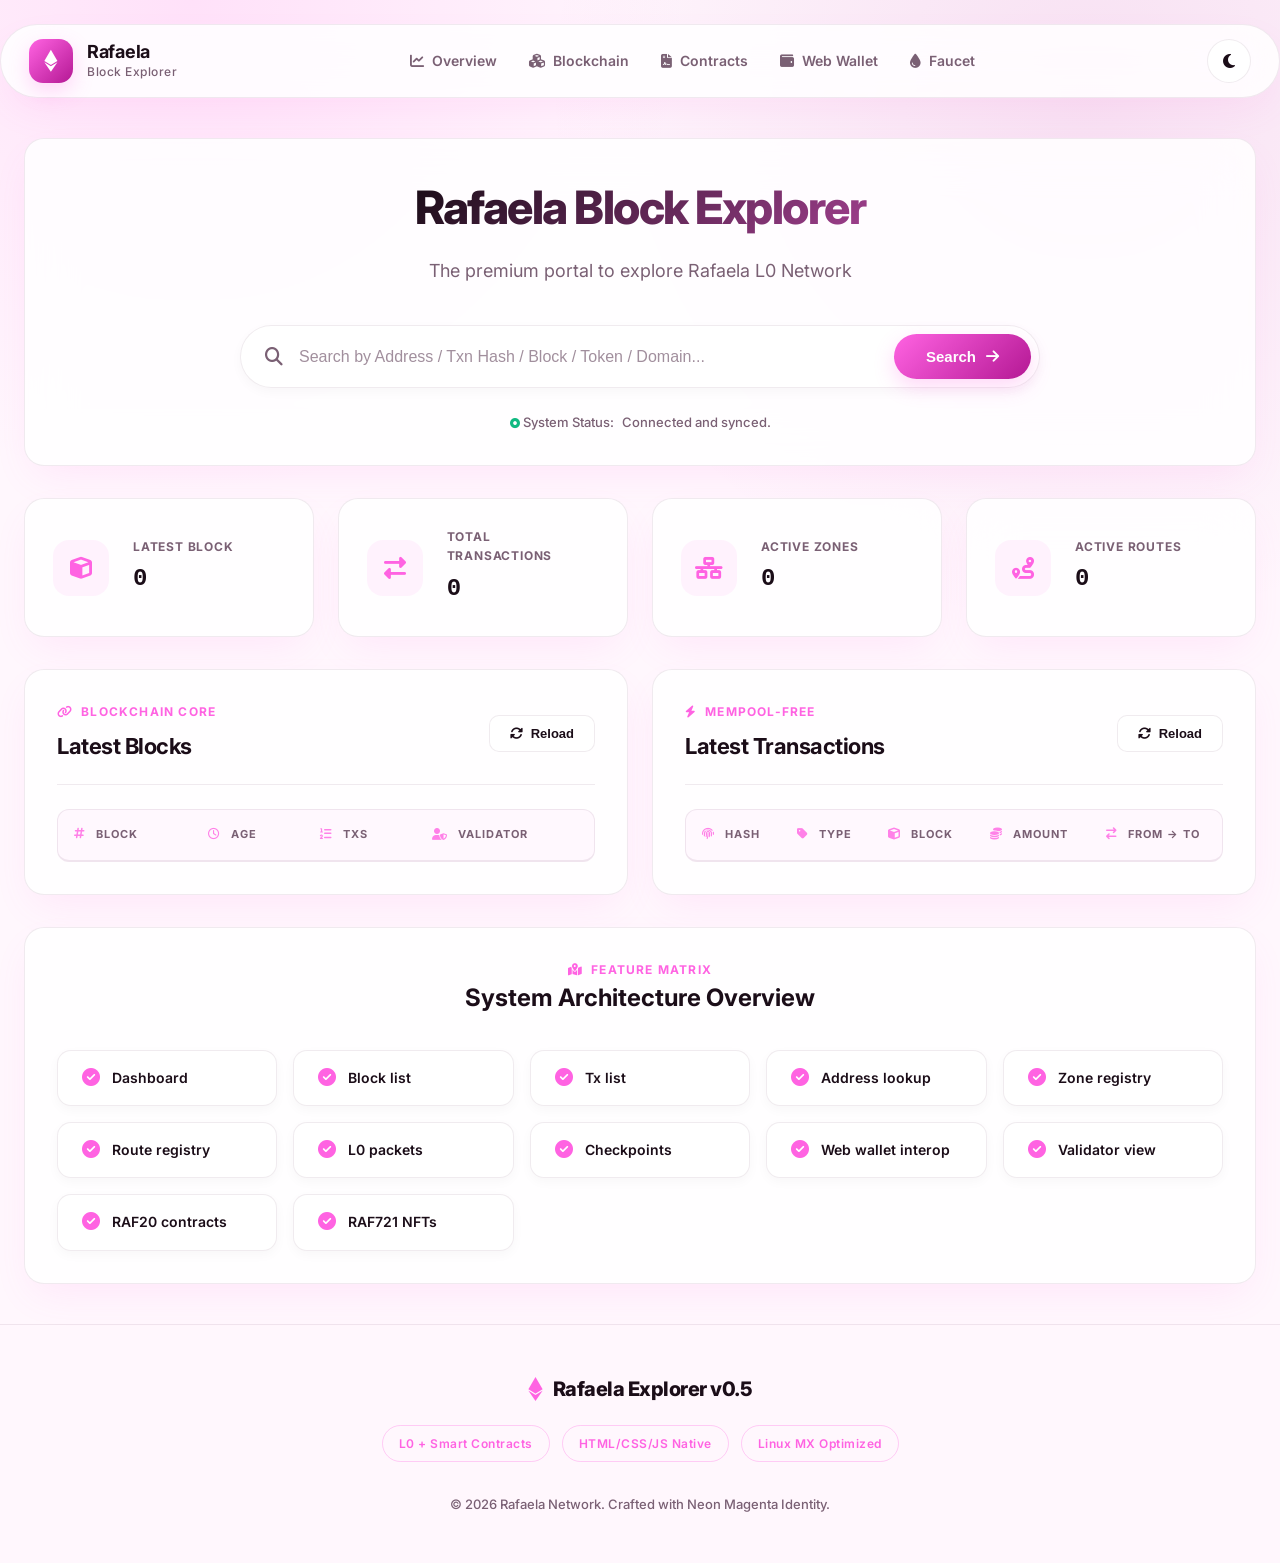
==== commit aaa00793: "Update index.html" ====
--- a/ex/index.html
+++ b/ex/index.html
@@ -8,11 +8,9 @@
   <title>Rafaela Explorer | Premium</title>
   
   <link rel="stylesheet" href="https://cdnjs.cloudflare.com/ajax/libs/font-awesome/6.4.0/css/all.min.css">
-  
   <link rel="preconnect" href="https://fonts.googleapis.com">
   <link rel="preconnect" href="https://fonts.gstatic.com" crossorigin>
   <link href="https://fonts.googleapis.com/css2?family=Inter:wght@400;500;600;700;800&display=swap" rel="stylesheet">
-  
   <link rel="stylesheet" href="./style.css">
 </head>
 <body>
@@ -97,7 +95,7 @@
       
       <section class="panel glass-panel" id="blocks">
         <div class="section-head">
-          <div>
+          <div class="section-title">
             <p class="eyebrow"><i class="fa-solid fa-link"></i> Blockchain Core</p>
             <h2>Latest Blocks</h2>
           </div>
@@ -123,7 +121,7 @@
 
       <section class="panel glass-panel" id="transactions">
         <div class="section-head">
-          <div>
+          <div class="section-title">
             <p class="eyebrow"><i class="fa-solid fa-bolt"></i> Mempool-free</p>
             <h2>Latest Transactions</h2>
           </div>
@@ -152,7 +150,7 @@
 
     <section class="panel detail-panel glass-panel" id="detailPanel" hidden>
       <div class="section-head">
-        <div>
+        <div class="section-title">
           <p class="eyebrow"><i class="fa-solid fa-magnifying-glass-chart"></i> Inspector</p>
           <h2 id="detailTitle">Result Details</h2>
         </div>
--- a/ex/style.css
+++ b/ex/style.css
@@ -1,6 +1,6 @@
 /* =========================================================
    RAFAELA EXPLORER PREMIUM UI/UX - KELAS DUNIA
-   Refined for Symmetry, Precision, and Formal Aesthetics
+   Refined Mobile Responsiveness & Symmetric Tables
 ========================================================= */
 
 :root {
@@ -20,7 +20,7 @@
   --radius: 20px;
   --radius-sm: 12px;
   --mono: "SFMono-Regular", "Cascadia Code", "Roboto Mono", monospace;
-  --font: "Inter", -apple-system, BlinkMacSystemFont, "Segoe UI", Roboto, Oxygen, Ubuntu, Cantarell, "Open Sans", "Helvetica Neue", sans-serif;
+  --font: "Inter", -apple-system, BlinkMacSystemFont, "Segoe UI", Roboto, Oxygen, sans-serif;
   --glass-blur: blur(24px) saturate(150%);
 }
 
@@ -40,25 +40,16 @@
   --shadow-sm: 0 4px 12px rgba(0, 0, 0, 0.4);
 }
 
-* {
-  box-sizing: border-box;
-  margin: 0;
-  padding: 0;
-}
+* { box-sizing: border-box; margin: 0; padding: 0; }
 
 body {
-  background-color: var(--bg);
-  color: var(--text);
-  font-family: var(--font);
-  -webkit-font-smoothing: antialiased;
-  -moz-osx-font-smoothing: grayscale;
-  min-height: 100vh;
-  transition: background-color 0.5s ease, color 0.5s ease;
+  background-color: var(--bg); color: var(--text); font-family: var(--font);
+  -webkit-font-smoothing: antialiased; -moz-osx-font-smoothing: grayscale;
+  min-height: 100vh; transition: background-color 0.5s ease, color 0.5s ease;
   background-image: 
     radial-gradient(circle at 15% 0%, rgba(255, 99, 226, 0.15), transparent 35%),
     radial-gradient(circle at 85% 10%, rgba(180, 24, 148, 0.1), transparent 40%);
-  background-attachment: fixed;
-  line-height: 1.6;
+  background-attachment: fixed; line-height: 1.6;
 }
 
 .hidden { display: none !important; }
@@ -66,139 +57,71 @@
 
 /* UTILITIES: PREMIUM GLASSMORPHISM */
 .glass-panel {
-  background: var(--panel);
-  backdrop-filter: var(--glass-blur);
-  -webkit-backdrop-filter: var(--glass-blur);
-  border: 1px solid var(--line);
-  border-radius: var(--radius);
-  box-shadow: var(--shadow);
+  background: var(--panel); backdrop-filter: var(--glass-blur);
+  -webkit-backdrop-filter: var(--glass-blur); border: 1px solid var(--line);
+  border-radius: var(--radius); box-shadow: var(--shadow);
   transition: transform 0.3s ease, box-shadow 0.3s ease;
 }
 
 /* SHELL & NAVIGATION */
-.shell {
-  width: 100%;
-  max-width: 1280px;
-  margin: 0 auto;
-  padding: 0 24px;
-}
+.shell { width: 100%; max-width: 1280px; margin: 0 auto; padding: 0 24px; }
 
 .nav {
-  display: flex;
-  justify-content: space-between;
-  align-items: center;
-  padding: 14px 28px;
-  margin: 24px auto 40px;
-  border-radius: 100px;
-}
-
-.brand {
-  display: flex;
-  align-items: center;
-  gap: 14px;
-}
-
+  display: flex; justify-content: space-between; align-items: center;
+  padding: 14px 28px; margin: 24px auto 40px; border-radius: 100px;
+}
+
+.brand { display: flex; align-items: center; gap: 14px; }
 .logo-mark {
-  width: 44px; height: 44px;
-  background: linear-gradient(135deg, var(--brand), var(--brand2));
-  color: #fff; 
-  border-radius: 14px;
-  display: flex; align-items: center; justify-content: center;
-  font-size: 22px; 
-  box-shadow: 0 8px 20px rgba(255, 99, 226, 0.25);
-}
-
-.brand span {
-  display: flex;
-  flex-direction: column;
-}
-
-.brand span strong { 
-  font-size: 18px; 
-  letter-spacing: -0.3px; 
-  font-weight: 700;
-  line-height: 1.2;
-}
-
-.brand span small { 
-  font-size: 12px; 
-  color: var(--muted); 
-  font-weight: 500;
-  letter-spacing: 0.5px;
-}
+  width: 44px; height: 44px; background: linear-gradient(135deg, var(--brand), var(--brand2));
+  color: #fff; border-radius: 14px; display: flex; align-items: center; justify-content: center;
+  font-size: 22px; box-shadow: 0 8px 20px rgba(255, 99, 226, 0.25);
+}
+.brand span { display: flex; flex-direction: column; }
+.brand span strong { font-size: 18px; letter-spacing: -0.3px; font-weight: 700; line-height: 1.2; }
+.brand span small { font-size: 12px; color: var(--muted); font-weight: 500; letter-spacing: 0.5px; }
 
 .navlinks { display: flex; gap: 32px; align-items: center; }
-.navlinks a {
-  font-size: 14px; 
-  font-weight: 600; 
-  color: var(--muted);
-  display: flex; align-items: center; gap: 8px;
-}
+.navlinks a { font-size: 14px; font-weight: 600; color: var(--muted); display: flex; align-items: center; gap: 8px; }
 .navlinks a:hover { color: var(--brand); }
 
 .btn-icon {
-  background: var(--panel2); 
-  border: 1px solid var(--line); 
-  color: var(--text);
-  width: 44px; height: 44px; 
-  border-radius: 50%; 
-  cursor: pointer; 
+  background: var(--panel2); border: 1px solid var(--line); color: var(--text);
+  width: 44px; height: 44px; border-radius: 50%; cursor: pointer; 
   transition: all 0.3s cubic-bezier(0.4, 0, 0.2, 1);
-  display: flex; align-items: center; justify-content: center;
-  font-size: 16px;
+  display: flex; align-items: center; justify-content: center; font-size: 16px;
 }
 .btn-icon:hover { background: var(--line); color: var(--brand); transform: scale(1.05); }
 
 /* HERO & OVERVIEW */
-.hero {
-  padding: 64px 40px;
-  text-align: center;
-  margin-bottom: 32px;
-}
-
+.hero { padding: 64px 40px; text-align: center; margin-bottom: 32px; }
 .hero-header { margin-bottom: 40px; }
 .hero-header h1 {
-  font-size: 46px; 
-  font-weight: 800; 
-  letter-spacing: -1.5px; 
-  margin-bottom: 12px;
+  font-size: 46px; font-weight: 800; letter-spacing: -1.5px; margin-bottom: 12px;
   background: linear-gradient(135deg, var(--text) 30%, var(--brand) 100%);
-  -webkit-background-clip: text; 
-  -webkit-text-fill-color: transparent;
+  -webkit-background-clip: text; -webkit-text-fill-color: transparent;
 }
 .hero-header p { font-size: 18px; color: var(--muted); font-weight: 400; }
 
 /* SEARCH BAR */
 .search-card { max-width: 800px; margin: 0 auto; }
 .search-line {
-  display: flex; 
-  align-items: center;
-  background: var(--panel-strong); 
-  border: 1px solid var(--line);
-  padding: 8px 8px 8px 24px; 
-  border-radius: 100px;
-  box-shadow: var(--shadow-sm); 
-  transition: all 0.3s ease;
-}
-.search-line:focus-within { 
-  border-color: var(--brand); 
-  box-shadow: 0 0 0 4px rgba(255, 99, 226, 0.1); 
-}
+  display: flex; align-items: center; background: var(--panel-strong); 
+  border: 1px solid var(--line); padding: 8px 8px 8px 24px; border-radius: 100px;
+  box-shadow: var(--shadow-sm); transition: all 0.3s ease;
+}
+.search-line:focus-within { border-color: var(--brand); box-shadow: 0 0 0 4px rgba(255, 99, 226, 0.1); }
 .search-input-wrapper { display: flex; align-items: center; flex: 1; gap: 16px; }
 .search-icon { color: var(--muted); font-size: 18px; }
 
-input {
-  width: 100%; border: none; background: transparent; color: var(--text);
-  font-size: 16px; outline: none; padding: 12px 0; font-weight: 500;
-}
+input { width: 100%; border: none; background: transparent; color: var(--text); font-size: 16px; outline: none; padding: 12px 0; font-weight: 500; }
 input::placeholder { color: var(--muted); opacity: 0.7; }
 
 button.primary {
-  background: linear-gradient(135deg, var(--brand), var(--brand2));
-  color: #fff; border: none; padding: 14px 32px; border-radius: 100px;
-  font-size: 15px; font-weight: 600; cursor: pointer; 
-  transition: all 0.3s cubic-bezier(0.4, 0, 0.2, 1);
-  display: flex; align-items: center; gap: 10px; 
+  background: linear-gradient(135deg, var(--brand), var(--brand2)); color: #fff; 
+  border: none; padding: 14px 32px; border-radius: 100px; font-size: 15px; font-weight: 600; 
+  cursor: pointer; transition: all 0.3s cubic-bezier(0.4, 0, 0.2, 1);
+  display: flex; align-items: center; gap: 10px; justify-content: center;
   box-shadow: 0 8px 20px rgba(255, 99, 226, 0.25);
 }
 button.primary:hover { transform: translateY(-2px); box-shadow: 0 12px 24px rgba(255, 99, 226, 0.35); }
@@ -209,81 +132,61 @@
 @keyframes blinker { 50% { opacity: 0.3; } }
 
 /* STATS ROW */
-.stats-row {
-  display: grid;
-  grid-template-columns: repeat(4, 1fr);
-  gap: 24px;
-  margin-bottom: 32px;
-}
-.metric {
-  padding: 28px; display: flex; align-items: center; gap: 24px;
-}
+.stats-row { display: grid; grid-template-columns: repeat(4, 1fr); gap: 24px; margin-bottom: 32px; }
+.metric { padding: 28px; display: flex; align-items: center; gap: 24px; }
 .metric:hover { transform: translateY(-4px); box-shadow: 0 20px 40px -10px rgba(255, 99, 226, 0.15); }
 .metric-icon {
-  width: 56px; height: 56px; border-radius: 16px;
-  background: rgba(255, 99, 226, 0.08); color: var(--brand);
-  display: flex; align-items: center; justify-content: center; font-size: 22px;
+  width: 56px; height: 56px; border-radius: 16px; background: rgba(255, 99, 226, 0.08); 
+  color: var(--brand); display: flex; align-items: center; justify-content: center; font-size: 22px;
 }
 .metric-info { display: flex; flex-direction: column; gap: 4px; }
 .metric-info .label { font-size: 12px; font-weight: 700; text-transform: uppercase; color: var(--muted); letter-spacing: 0.8px; }
 .metric-info .value { font-size: 24px; font-weight: 800; color: var(--text); font-family: var(--mono); }
 
 /* DASHBOARD GRID */
-.dashboard-grid {
-  display: grid;
-  grid-template-columns: 1fr 1fr;
-  gap: 24px;
-  margin-bottom: 32px;
-}
+.dashboard-grid { display: grid; grid-template-columns: 1fr 1fr; gap: 24px; margin-bottom: 32px; }
 
 /* PANELS & HEADERS */
 .panel { padding: 32px; }
 .section-head {
-  display: flex; justify-content: space-between; align-items: flex-end;
+  display: flex; justify-content: space-between; align-items: center;
   margin-bottom: 24px; padding-bottom: 20px; border-bottom: 1px solid var(--line);
 }
-.eyebrow { font-size: 12px; font-weight: 700; text-transform: uppercase; letter-spacing: 1.2px; color: var(--brand); margin-bottom: 8px; display: flex; align-items: center; gap: 8px; }
+.section-title { display: flex; flex-direction: column; gap: 8px; }
+.eyebrow { font-size: 12px; font-weight: 700; text-transform: uppercase; letter-spacing: 1.2px; color: var(--brand); display: flex; align-items: center; gap: 8px; }
 .section-head h2 { font-size: 22px; font-weight: 700; letter-spacing: -0.5px; }
 
 button.ghost {
   background: var(--panel2); border: 1px solid var(--line); color: var(--text);
   padding: 10px 20px; border-radius: 10px; font-size: 13px; font-weight: 600;
   cursor: pointer; transition: all 0.3s ease; display: flex; align-items: center; gap: 8px;
+  white-space: nowrap; flex-shrink: 0;
 }
 button.ghost:hover { background: var(--line); color: var(--brand); }
 button.danger:hover { background: rgba(217, 54, 126, 0.05); color: var(--danger); border-color: rgba(217, 54, 126, 0.3); }
 
-/* TABLES (PREMIUM ARCHITECTURE) */
-.table-wrap { overflow-x: auto; margin: 0 -8px; padding: 0 8px; }
+/* TABLES (PREMIUM ARCHITECTURE FIX) */
+.table-wrap { overflow-x: auto; -webkit-overflow-scrolling: touch; margin: 0 -8px; padding: 0 8px; }
 table { width: 100%; border-collapse: separate; border-spacing: 0; text-align: left; }
-th, td { padding: 18px 16px; border-bottom: 1px solid var(--line); font-size: 14px; white-space: nowrap; }
 th { 
-  color: var(--muted); 
-  font-weight: 700; 
-  font-size: 11px; 
-  text-transform: uppercase; 
-  letter-spacing: 1px; 
-  background: rgba(255, 99, 226, 0.02);
-}
-th:first-child { border-top-left-radius: 10px; border-bottom-left-radius: 10px; }
-th:last-child { border-top-right-radius: 10px; border-bottom-right-radius: 10px; }
+  padding: 16px; background: rgba(255, 99, 226, 0.04); 
+  border-bottom: 2px solid var(--line); border-top: 1px solid var(--line);
+  color: var(--muted); font-weight: 700; font-size: 11px; text-transform: uppercase; letter-spacing: 1px; white-space: nowrap;
+}
+th:first-child { border-left: 1px solid var(--line); border-top-left-radius: 12px; border-bottom-left-radius: 12px; }
+th:last-child { border-right: 1px solid var(--line); border-top-right-radius: 12px; border-bottom-right-radius: 12px; }
 th i { margin-right: 6px; color: var(--brand); opacity: 0.8; font-size: 12px; }
 
+td { padding: 18px 16px; border-bottom: 1px solid var(--line); font-size: 14px; white-space: nowrap; }
 tbody tr { transition: background 0.2s ease; cursor: pointer; }
 tbody tr:hover { background: rgba(255, 99, 226, 0.04); }
 tbody tr:last-child td { border-bottom: none; }
-
 td.hash, td:first-child { font-family: var(--mono); color: var(--brand); font-weight: 600; letter-spacing: -0.3px; }
 
 /* INSPECTOR DETAIL PANEL */
-.detail-panel { 
-  margin-bottom: 32px; 
-  border: 1px solid var(--brand) !important; 
-  box-shadow: 0 0 30px rgba(255, 99, 226, 0.1) !important;
-}
+.detail-panel { margin-bottom: 32px; border: 1px solid var(--brand) !important; box-shadow: 0 0 30px rgba(255, 99, 226, 0.1) !important; }
 pre {
-  background: var(--panel-strong) !important; color: var(--text) !important; 
-  border: 1px solid var(--line);
+  background: var(--panel-strong) !important; color: var(--text) !important; border: 1px solid var(--line);
   padding: 24px; border-radius: 16px; font-family: var(--mono); font-size: 13px;
   overflow-x: auto; line-height: 1.7; box-shadow: inset 0 2px 10px rgba(0,0,0,0.02);
 }
@@ -294,13 +197,10 @@
 .custom-scrollbar::-webkit-scrollbar-thumb { background: rgba(255, 99, 226, 0.2); border-radius: 10px; }
 .custom-scrollbar::-webkit-scrollbar-thumb:hover { background: var(--brand); }
 
-/* ROADMAP */
+/* ROADMAP / FEATURE MATRIX */
 .roadmap { margin-bottom: 40px; text-align: center; }
 .roadmap-header { margin-bottom: 32px; display: flex; flex-direction: column; align-items: center; }
-.feature-grid {
-  display: grid; grid-template-columns: repeat(auto-fit, minmax(200px, 1fr));
-  gap: 16px; text-align: left;
-}
+.feature-grid { display: grid; grid-template-columns: repeat(auto-fit, minmax(200px, 1fr)); gap: 16px; text-align: left; }
 .feature-grid span {
   background: var(--panel-strong); padding: 16px 24px; border-radius: 14px; 
   border: 1px solid var(--line); font-size: 14px; font-weight: 600; 
@@ -311,50 +211,70 @@
 .feature-grid span i { color: var(--brand); font-size: 18px; }
 
 /* FOOTER */
-.footer {
-  padding: 48px 24px; text-align: center; border-top: 1px solid var(--line);
-  margin-top: 40px; color: var(--muted);
-}
+.footer { padding: 48px 24px; text-align: center; border-top: 1px solid var(--line); margin-top: 40px; color: var(--muted); }
 .footer-content { display: flex; flex-direction: column; align-items: center; gap: 20px; margin-bottom: 32px; }
 .footer-brand { font-size: 20px; font-weight: 800; color: var(--text); display: flex; align-items: center; gap: 10px; letter-spacing: -0.5px;}
 .footer-brand i { color: var(--brand); font-size: 24px; }
 .footer-tags { display: flex; gap: 12px; flex-wrap: wrap; justify-content: center; }
-.tag { 
-  background: transparent; color: var(--brand); padding: 8px 16px; 
-  border-radius: 100px; font-size: 12px; font-weight: 600; 
-  border: 1px solid rgba(255, 99, 226, 0.3); letter-spacing: 0.5px;
-}
+.tag { background: transparent; color: var(--brand); padding: 8px 16px; border-radius: 100px; font-size: 12px; font-weight: 600; border: 1px solid rgba(255, 99, 226, 0.3); letter-spacing: 0.5px; }
 .footer-bottom { font-size: 13px; font-weight: 500; }
 
-/* RESPONSIVE DESIGN (PC, TABLET & MOBILE) */
+/* =========================================================
+   RESPONSIVE DESIGN (TABLET & MOBILE) 
+========================================================= */
 @media(max-width: 1024px) {
   .dashboard-grid { grid-template-columns: 1fr; }
   .stats-row { grid-template-columns: repeat(2, 1fr); }
-  .hero { padding: 48px 24px; }
 }
 
 @media(max-width: 768px) {
+  /* Layout & Spacing */
   .shell { padding: 0 16px; }
-  .nav { border-radius: 20px; flex-wrap: wrap; padding: 16px; margin: 16px auto 24px; }
+  .nav { border-radius: 24px; padding: 12px 20px; margin: 16px auto 24px; }
   .navlinks { display: none; }
   
-  .hero-header h1 { font-size: 32px; }
-  .search-line { 
-    flex-direction: column; border-radius: 20px; padding: 16px; 
-    background: var(--panel); border: 1px solid var(--line); box-shadow: var(--shadow-sm); 
-  }
-  .search-input-wrapper { 
-    background: var(--panel-strong); padding: 14px 20px; border-radius: 14px; 
-    border: 1px solid var(--line); width: 100%; margin-bottom: 12px;
-  }
-  button.primary { width: 100%; justify-content: center; border-radius: 14px; padding: 16px; }
-  
-  .stats-row { grid-template-columns: 1fr; gap: 16px; }
-  .metric { justify-content: flex-start; padding: 20px; }
-  
-  .panel { padding: 24px 20px; }
-  .section-head { flex-direction: column; align-items: flex-start; gap: 16px; }
-  button.ghost { width: 100%; justify-content: center; padding: 12px; }
-  
-  .feature-grid { grid-template-columns: 1fr; }
-}
+  /* Brand Logo & Text */
+  .logo-mark { width: 38px; height: 38px; font-size: 18px; border-radius: 12px; }
+  .brand span strong { font-size: 16px; }
+  
+  /* Hero & Search */
+  .hero { padding: 40px 20px; margin-bottom: 24px; border-radius: 20px; }
+  .hero-header h1 { font-size: 32px; letter-spacing: -1px; }
+  .hero-header p { font-size: 15px; }
+  .search-line { flex-direction: column; border-radius: 20px; padding: 16px; background: var(--panel); box-shadow: none; }
+  .search-input-wrapper { background: var(--panel-strong); padding: 14px 20px; border-radius: 16px; border: 1px solid var(--line); width: 100%; margin-bottom: 12px; box-shadow: var(--shadow-sm); }
+  button.primary { width: 100%; border-radius: 16px; padding: 16px; }
+  
+  /* Stats Row - Formatted into 2x2 Grid instead of stacked */
+  .stats-row { grid-template-columns: repeat(2, 1fr); gap: 12px; margin-bottom: 24px; }
+  .metric { padding: 16px; flex-direction: column; align-items: flex-start; gap: 12px; border-radius: 16px; }
+  .metric-icon { width: 44px; height: 44px; font-size: 18px; border-radius: 12px; }
+  .metric-info .label { font-size: 10px; }
+  .metric-info .value { font-size: 18px; }
+  
+  /* Panels & Section Headers */
+  .panel { padding: 24px 16px; border-radius: 20px; }
+  
+  /* FIX: Ensure Header and Reload Button are inline and neat */
+  .section-head { flex-direction: row; align-items: center; padding-bottom: 16px; margin-bottom: 16px; gap: 12px; }
+  .section-title { gap: 4px; }
+  .eyebrow { font-size: 10px; }
+  .section-head h2 { font-size: 18px; line-height: 1.2; }
+  
+  /* FIX: Button Reload no longer takes full width */
+  button.ghost { width: auto; padding: 8px 14px; font-size: 12px; border-radius: 8px; }
+  
+  /* Table Adjustments */
+  th, td { padding: 14px 12px; font-size: 12px; }
+  th { font-size: 10px; }
+  
+  /* FIX: Feature Matrix 2x2 Grid instead of huge horizontal blocks */
+  .feature-grid { grid-template-columns: repeat(2, 1fr); gap: 12px; }
+  .feature-grid span { padding: 14px; font-size: 12px; border-radius: 12px; }
+}
+
+@media(max-width: 480px) {
+  /* Extra fix for very small phones */
+  .section-head { flex-direction: column; align-items: flex-start; }
+  .section-head button { width: 100%; justify-content: center; margin-top: 8px; }
+   }
